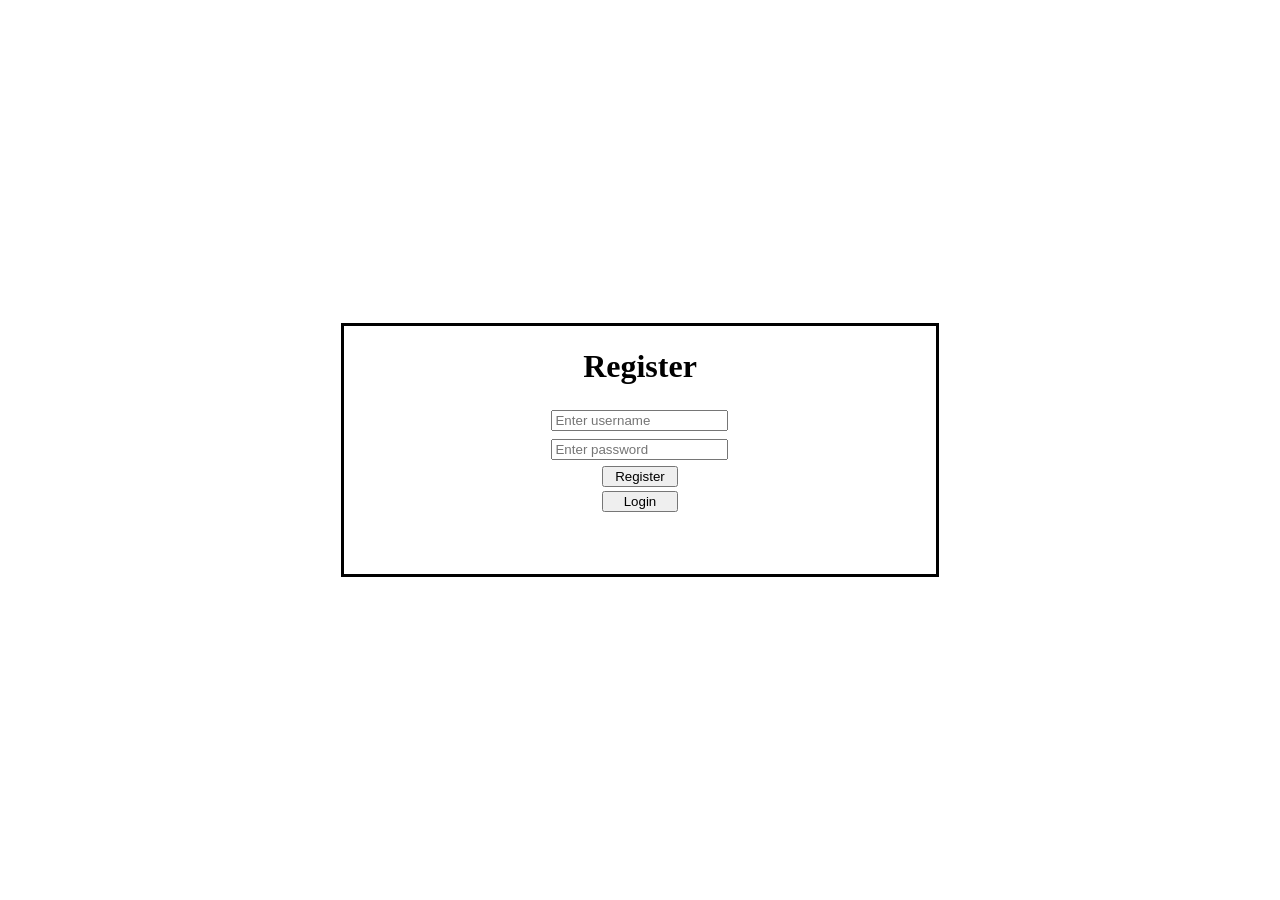
==== static/index.html @ 45ccedea "Initial commit" ====
<!DOCTYPE html>
<html lang="en">
<head>
    <meta charset="UTF-8">
    <meta name="viewport" content="width=device-width, initial-scale=1.0">
    <title>Login/Register</title>
    <link rel="stylesheet" href="style.css">
    <script src="app.js" defer></script>
</head>
<body>
    <div class="FormHolder">
        <h1 >Register</h1>
        <form class="Form">
            <div class="inputHolder">
                <label for="username"></label>
                <input 
                type="text" 
                id="username" 
                name="username" 
                autocomplete="username" 
                placeholder="Enter username" 
                required>
            </div>
            <div class="inputHolder">
                <input 
                type="password" 
                id="password" 
                name="password" 
                autocomplete="new-password" 
                placeholder="Enter password" 
                required>
            </div>
            <button type="button" class="FormButton" id="RegisterButton">Register</button>
            <button type="button" class="FormButton" id="LoginButton">Login</button>
        </form>
    </div>
</body>
</html>
---- static/style.css ----
.FormHolder {
    border-style: solid;
    width: 40%;
    padding: 60px 40px;
    text-align: center;
    padding-top: 0px;
   
}
body {
    display: flex;
    justify-content: center;
    align-items: center;
    min-height: 100vh;
    margin: 0;
}
.inputHolder {
    width: 90%;
    text-align: center;
    margin: 4px;
}
.Form {
    align-items: center;
    justify-content: center;
    display: flex;
    flex-direction: column;
}
.FormButton {
    width: 15%;
    margin: 2px;
}
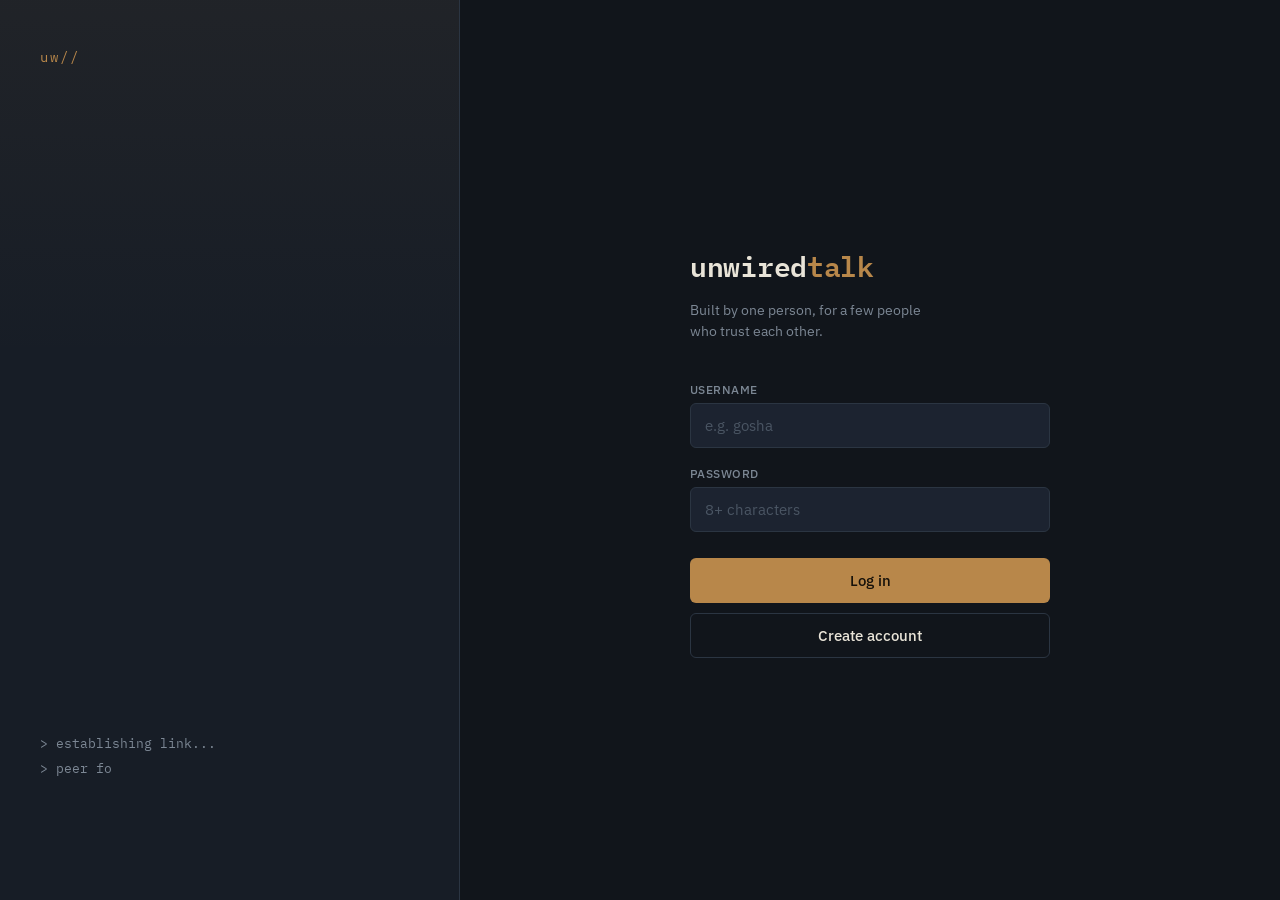
==== commit 0cfd418d: "Overhauled the design, fixed the registration not redirecting to chats directly" ====
--- a/static/index.html
+++ b/static/index.html
@@ -3,36 +3,107 @@
 <head>
     <meta charset="UTF-8">
     <meta name="viewport" content="width=device-width, initial-scale=1.0">
-    <title>Login/Register</title>
+    <title>unwiredtalk</title>
+    <link rel="preconnect" href="https://fonts.googleapis.com">
+    <link rel="preconnect" href="https://fonts.gstatic.com" crossorigin>
+    <link href="https://fonts.googleapis.com/css2?family=IBM+Plex+Mono:wght@400;500;600&family=IBM+Plex+Sans:wght@400;500;600&display=swap" rel="stylesheet">
     <link rel="stylesheet" href="style.css">
     <script src="app.js" defer></script>
 </head>
 <body>
-    <div class="FormHolder">
-        <h1 >Register</h1>
-        <form class="Form">
-            <div class="inputHolder">
-                <label for="username"></label>
-                <input 
-                type="text" 
-                id="username" 
-                name="username" 
-                autocomplete="username" 
-                placeholder="Enter username" 
-                required>
+    <div class="Stage">
+
+        <aside class="SignalPanel" aria-hidden="true">
+            <div class="SignalMark">uw//</div>
+            <div class="SignalLog" id="signalLog"></div>
+        </aside>
+
+        <main class="AuthPanel">
+            <div class="FormHolder">
+                <header class="Brand">
+                    <h1 class="Wordmark">unwired<span>talk</span></h1>
+                    <p class="Tagline">Built by one person, for a few people who trust each other.</p>
+                </header>
+
+                <form class="Form" novalidate>
+                    <div class="inputHolder">
+                        <label for="username" class="fieldLabel">Username</label>
+                        <input
+                            type="text"
+                            id="username"
+                            name="username"
+                            autocomplete="username"
+                            placeholder="e.g. gosha"
+                            required>
+                    </div>
+                    <div class="inputHolder">
+                        <label for="password" class="fieldLabel">Password</label>
+                        <input
+                            type="password"
+                            id="password"
+                            name="password"
+                            autocomplete="current-password"
+                            placeholder="8+ characters"
+                            required>
+                    </div>
+
+                    <div class="ButtonRow">
+                        <button type="button" class="FormButton FormButtonPrimary" id="LoginButton">Log in</button>
+                        <button type="button" class="FormButton FormButtonGhost" id="RegisterButton">Create account</button>
+                    </div>
+                </form>
+
             </div>
-            <div class="inputHolder">
-                <input 
-                type="password" 
-                id="password" 
-                name="password" 
-                autocomplete="new-password" 
-                placeholder="Enter password" 
-                required>
-            </div>
-            <button type="button" class="FormButton" id="RegisterButton">Register</button>
-            <button type="button" class="FormButton" id="LoginButton">Login</button>
-        </form>
+        </main>
     </div>
+
+    <script>
+
+        (function () {
+            var lines = [
+                "> establishing link...",
+                "> peer found: trusted",
+                "> channel open",
+            ];
+            var el = document.getElementById('signalLog');
+            if (!el) return;
+
+            var reduceMotion = window.matchMedia('(prefers-reduced-motion: reduce)').matches;
+            if (reduceMotion) {
+                el.textContent = lines.join('\n');
+                return;
+            }
+
+            var lineIndex = 0, charIndex = 0, current = '';
+            var rendered = document.createElement('div');
+            el.appendChild(rendered);
+
+            function tick() {
+                if (lineIndex >= lines.length) {
+                    setTimeout(function () {
+                        rendered.textContent = '';
+                        lineIndex = 0;
+                        charIndex = 0;
+                        current = '';
+                        tick();
+                    }, 1800);
+                    return;
+                }
+                var line = lines[lineIndex];
+                if (charIndex <= line.length) {
+                    current = line.slice(0, charIndex);
+                    rendered.textContent = lines.slice(0, lineIndex).join('\n') +
+                        (lineIndex > 0 ? '\n' : '') + current;
+                    charIndex++;
+                    setTimeout(tick, 28);
+                } else {
+                    lineIndex++;
+                    charIndex = 0;
+                    setTimeout(tick, 220);
+                }
+            }
+            tick();
+        })();
+    </script>
 </body>
-</html>+</html>
--- a/static/style.css
+++ b/static/style.css
@@ -1,30 +1,209 @@
-.FormHolder {
-    border-style: solid;
-    width: 40%;
-    padding: 60px 40px;
-    text-align: center;
-    padding-top: 0px;
-   
-}
+:root {
+    --ink: #11151b;
+    --panel: #171d26;
+    --panel-raised: #1c2330;
+    --wire: #2b3542;
+    --copper: #b8874a;
+    --copper-bright: #d9a860;
+    --paper: #e9e4d8;
+    --muted: #7c8794;
+    --error: #c15b52;
+}
+
+* {
+    box-sizing: border-box;
+}
+
 body {
-    display: flex;
-    justify-content: center;
-    align-items: center;
+    margin: 0;
     min-height: 100vh;
-    margin: 0;
-}
-.inputHolder {
-    width: 90%;
-    text-align: center;
-    margin: 4px;
-}
-.Form {
+    background-color: var(--ink);
+    color: var(--paper);
+    font-family: 'IBM Plex Sans', system-ui, sans-serif;
+}
+
+.Stage {
+    display: flex;
+    min-height: 100vh;
+}
+
+/* --- Signature element: decorative signal-log panel --- */
+
+.SignalPanel {
+    flex: 0 0 38%;
+    max-width: 460px;
+    background:
+        linear-gradient(180deg, rgba(184,135,74,0.06), transparent 40%),
+        var(--panel);
+    border-right: 1px solid var(--wire);
+    padding: 48px 40px;
+    display: flex;
+    flex-direction: column;
+    justify-content: flex-end;
+}
+
+.SignalMark {
+    font-family: 'IBM Plex Mono', monospace;
+    font-size: 14px;
+    letter-spacing: 0.15em;
+    color: var(--copper);
+    margin-bottom: auto;
+}
+
+.SignalLog {
+    font-family: 'IBM Plex Mono', monospace;
+    font-size: 13px;
+    line-height: 1.9;
+    color: var(--muted);
+    white-space: pre-wrap;
+    min-height: 120px;
+}
+
+@media (max-width: 860px) {
+    .SignalPanel {
+        display: none;
+    }
+}
+
+/* --- Auth form panel --- */
+
+.AuthPanel {
+    flex: 1;
+    display: flex;
     align-items: center;
     justify-content: center;
-    display: flex;
-    flex-direction: column;
-}
+    padding: 32px;
+}
+
+.FormHolder {
+    width: 100%;
+    max-width: 360px;
+}
+
+.Brand {
+    margin-bottom: 40px;
+}
+
+.Wordmark {
+    font-family: 'IBM Plex Mono', monospace;
+    font-weight: 600;
+    font-size: 28px;
+    letter-spacing: -0.01em;
+    margin: 0 0 12px;
+    color: var(--paper);
+}
+
+.Wordmark span {
+    color: var(--copper);
+}
+
+.Tagline {
+    margin: 0;
+    font-size: 14px;
+    line-height: 1.5;
+    color: var(--muted);
+    max-width: 30ch;
+}
+
+.Form {
+    display: flex;
+    flex-direction: column;
+    gap: 18px;
+}
+
+.inputHolder {
+    display: flex;
+    flex-direction: column;
+    gap: 6px;
+}
+
+.fieldLabel {
+    font-size: 12px;
+    font-weight: 500;
+    letter-spacing: 0.04em;
+    text-transform: uppercase;
+    color: var(--muted);
+}
+
+.inputHolder input {
+    background-color: var(--panel-raised);
+    border: 1px solid var(--wire);
+    border-radius: 6px;
+    color: var(--paper);
+    font-family: 'IBM Plex Sans', sans-serif;
+    font-size: 15px;
+    padding: 12px 14px;
+    outline: none;
+    transition: border-color 0.15s ease;
+}
+
+.inputHolder input::placeholder {
+    color: #4a5563;
+}
+
+.inputHolder input:focus-visible {
+    border-color: var(--copper);
+    box-shadow: 0 0 0 3px rgba(184, 135, 74, 0.18);
+}
+
+.ButtonRow {
+    display: flex;
+    flex-direction: column;
+    gap: 10px;
+    margin-top: 8px;
+}
+
 .FormButton {
-    width: 15%;
-    margin: 2px;
-}+    appearance: none;
+    border: 1px solid transparent;
+    border-radius: 6px;
+    font-family: 'IBM Plex Sans', sans-serif;
+    font-size: 15px;
+    font-weight: 500;
+    padding: 12px 16px;
+    cursor: pointer;
+    transition: background-color 0.15s ease, border-color 0.15s ease, transform 0.05s ease;
+}
+
+.FormButton:active {
+    transform: translateY(1px);
+}
+
+.FormButtonPrimary {
+    background-color: var(--copper);
+    color: #16110a;
+}
+
+.FormButtonPrimary:hover {
+    background-color: var(--copper-bright);
+}
+
+.FormButtonGhost {
+    background-color: transparent;
+    border-color: var(--wire);
+    color: var(--paper);
+}
+
+.FormButtonGhost:hover {
+    border-color: var(--copper);
+    color: var(--copper-bright);
+}
+
+.FormButton:focus-visible {
+    outline: 2px solid var(--copper-bright);
+    outline-offset: 2px;
+}
+
+.FinePrint {
+    margin: 28px 0 0;
+    font-size: 12px;
+    line-height: 1.6;
+    color: var(--muted);
+}
+
+@media (prefers-reduced-motion: reduce) {
+    * {
+        animation: none !important;
+        transition: none !important;
+    }
+}
